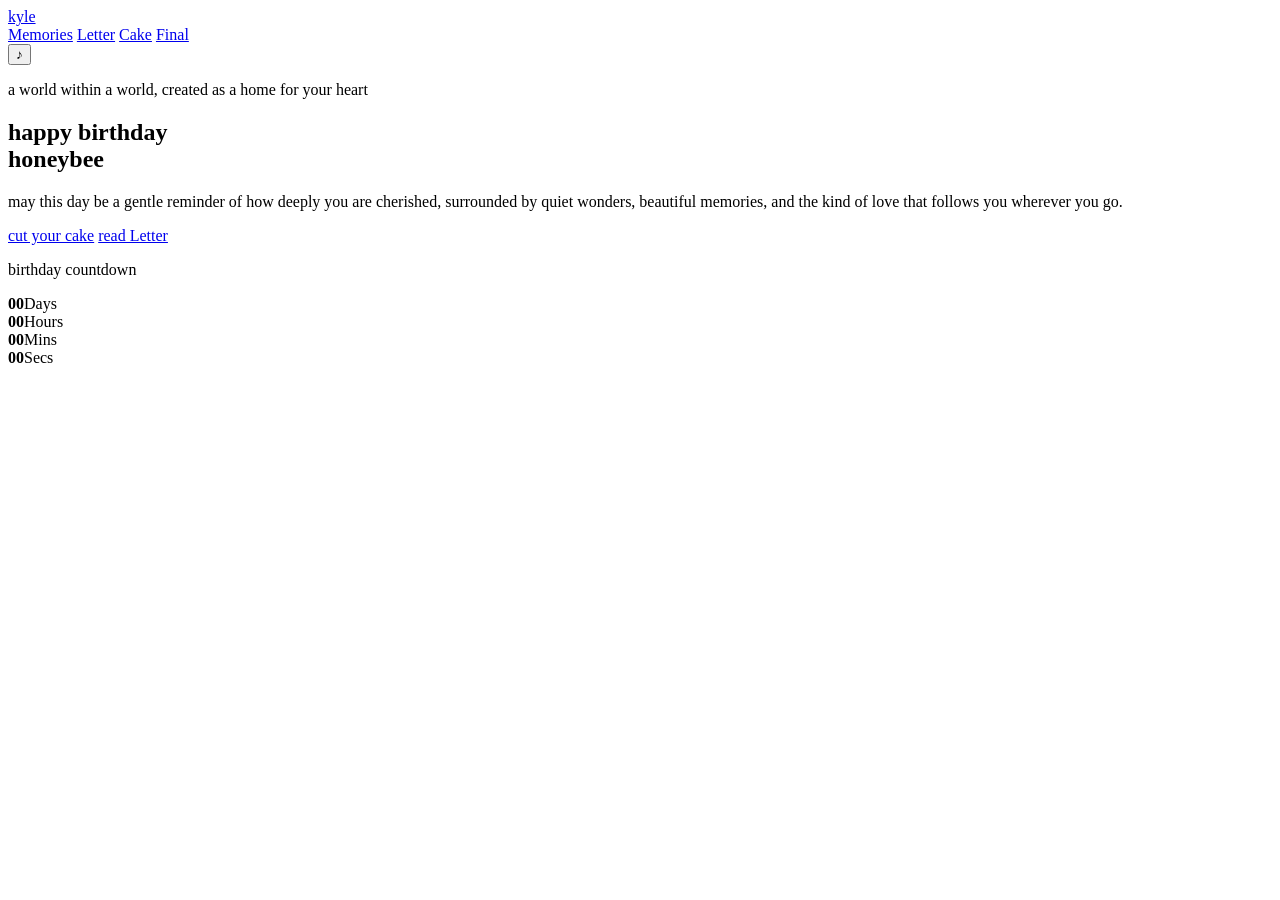
==== index.html @ ce0a8fbd "Create index.html" ====
<!DOCTYPE html>
<html lang="en">
<head>
  <meta charset="UTF-8" />
  <meta name="viewport" content="width=device-width, initial-scale=1.0" />
  <title>happy birthday, my baby boy kyle</title></title>
  <link rel="preconnect" href="https://fonts.googleapis.com" />
  <link rel="preconnect" href="https://fonts.gstatic.com" crossorigin />
  <link href="https://fonts.googleapis.com/css2?family=Cormorant+Garamond:wght@400;500;600;700&family=Dancing+Script:wght@500;600;700&family=Poppins:wght@300;400;500;600;700&display=swap" rel="stylesheet" />
  <link rel="stylesheet" href="style.css" />
</head>
<body style="--hero-image: url('assets/ak.jpeg');">
  <div class="cursor-glow"></div>
  <div class="floating-bg"></div>

  <nav class="navbar glass">
    <a href="index.html" class="logo">kyle</a>
    <div class="nav-links">
      <a href="memories.html">Memories</a>
      <a href="letter.html">Letter</a>
      <a href="cake.html">Cake</a>
      <a href="final.html">Final</a>
    </div>
  </nav>

  <button class="music-btn" id="musicBtn">♪</button>

  <main class="hero page-section">
    <div class="hero-overlay"></div>
    <section class="hero-content reveal">
      <p class="script-text">a world within a world, created as a home for your heart</p>
      <h1>happy birthday<br><span>honeybee</span></h1>
      <p class="hero-desc">may this day be a gentle reminder of how deeply you are cherished, surrounded by quiet wonders, beautiful memories, and the kind of love that follows you wherever you go.</p>
      <div class="hero-actions">
        <a class="btn primary" href="cake.html">cut your cake</a>
        <a class="btn ghost" href="letter.html">read Letter</a>
      </div>
    </section>

    <aside class="countdown-card glass reveal delay-1">
      <p class="script-text">birthday countdown</p>
      <div class="countdown" id="countdown">
        <div><strong id="days">00</strong><span>Days</span></div>
        <div><strong id="hours">00</strong><span>Hours</span></div>
        <div><strong id="mins">00</strong><span>Mins</span></div>
        <div><strong id="secs">00</strong><span>Secs</span></div>
      </div>
    </aside>
  </main>

  <script src="script.js"></script>
</body>
</html>
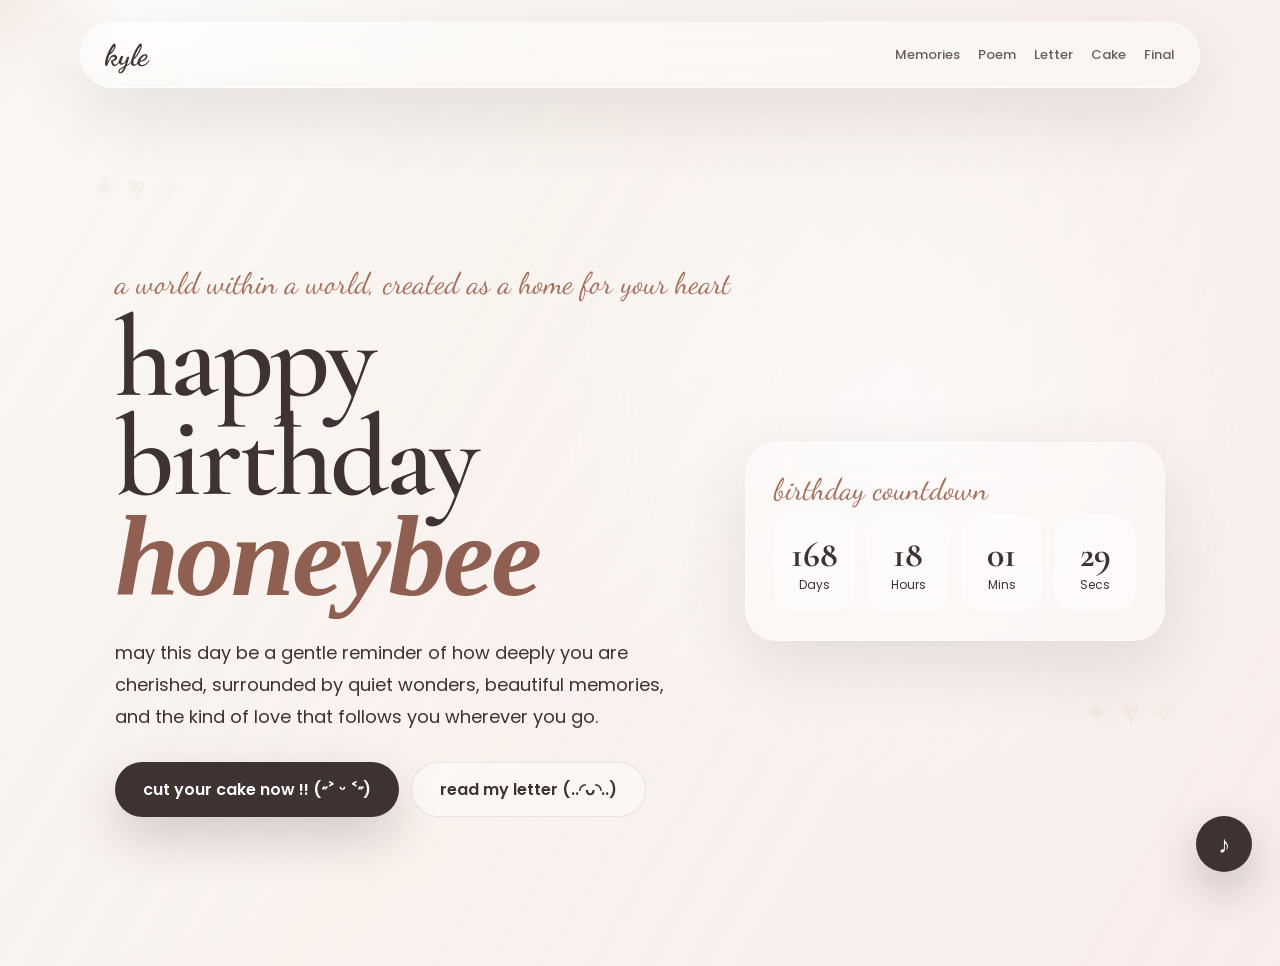
==== commit d4021464: "Update index.html" ====
--- a/index.html
+++ b/index.html
@@ -17,6 +17,7 @@
     <a href="index.html" class="logo">kyle</a>
     <div class="nav-links">
       <a href="memories.html">Memories</a>
+      <a href="poem.html">Poem</a>
       <a href="letter.html">Letter</a>
       <a href="cake.html">Cake</a>
       <a href="final.html">Final</a>
@@ -32,8 +33,8 @@
       <h1>happy birthday<br><span>honeybee</span></h1>
       <p class="hero-desc">may this day be a gentle reminder of how deeply you are cherished, surrounded by quiet wonders, beautiful memories, and the kind of love that follows you wherever you go.</p>
       <div class="hero-actions">
-        <a class="btn primary" href="cake.html">cut your cake</a>
-        <a class="btn ghost" href="letter.html">read Letter</a>
+        <a class="btn primary" href="cake.html">cut your cake now !! (˶˃ ᵕ ˂˶)</a>
+        <a class="btn ghost" href="letter.html">read my letter (..◜ᴗ◝..)</a>
       </div>
     </section>
 
--- a/style.css
+++ b/style.css
@@ -0,0 +1,1367 @@
+:root {
+  --warm-white: #f9f5f0;
+  --blush: #f8edeb;
+  --rose: #e8cfc1;
+  --champagne: #d8b4a0;
+  --cocoa: #3e3232;
+  --serif: "Cormorant Garamond", serif;
+  --script: "Dancing Script", cursive;
+  --body: "Poppins", sans-serif;
+}
+
+* {
+  box-sizing: border-box;
+  margin: 0;
+  padding: 0;
+}
+
+html {
+  scroll-behavior: smooth;
+}
+
+body {
+  min-height: 100vh;
+  overflow-x: hidden;
+  color: var(--cocoa);
+  font-family: var(--body);
+  background: radial-gradient(circle at top left, #fff 0%, var(--warm-white) 35%, var(--blush) 100%);
+}
+
+a {
+  color: inherit;
+  text-decoration: none;
+}
+
+button {
+  font: inherit;
+}
+
+.glass {
+  background: rgba(255, 255, 255, 0.35);
+  border: 1px solid rgba(255, 255, 255, 0.55);
+  backdrop-filter: blur(22px);
+  box-shadow: 0 24px 70px rgba(62, 50, 50, 0.12);
+}
+
+.navbar {
+  position: fixed;
+  top: 22px;
+  left: 50%;
+  z-index: 50;
+  width: min(1120px, 92%);
+  display: flex;
+  align-items: center;
+  justify-content: space-between;
+  padding: 14px 24px;
+  border-radius: 999px;
+  transform: translateX(-50%);
+}
+
+.logo {
+  font-family: var(--script);
+  font-size: 30px;
+  font-weight: 700;
+}
+
+.nav-links {
+  display: flex;
+  gap: 18px;
+  font-size: 13px;
+  font-weight: 500;
+}
+
+.nav-links a {
+  opacity: 0.78;
+  transition: 0.3s;
+}
+
+.nav-links a:hover {
+  color: #9f6a59;
+  opacity: 1;
+}
+
+.cursor-glow {
+  position: fixed;
+  z-index: 0;
+  width: 280px;
+  height: 280px;
+  border-radius: 50%;
+  pointer-events: none;
+  background: radial-gradient(circle, rgba(216, 180, 160, 0.28), transparent 65%);
+  transform: translate(-50%, -50%);
+}
+
+.floating-bg::before,
+.floating-bg::after {
+  content: "✦ ♥ ✧";
+  position: fixed;
+  z-index: 0;
+  color: rgba(216, 180, 160, 0.35);
+  font-size: 34px;
+  animation: float 8s infinite ease-in-out;
+}
+
+.floating-bg::before {
+  top: 18%;
+  left: 7%;
+}
+
+.floating-bg::after {
+  right: 8%;
+  bottom: 18%;
+  animation-delay: 2s;
+}
+
+.hero,
+.page-section {
+  min-height: 100vh;
+}
+
+.hero {
+  position: relative;
+  display: grid;
+  grid-template-columns: 1.2fr 0.8fr;
+  align-items: center;
+  padding: 120px 9% 70px;
+  background: linear-gradient(120deg, rgba(249, 245, 240, 0.78), rgba(248, 237, 235, 0.65)), var(--hero-image) center/cover;
+}
+
+.hero-overlay {
+  position: absolute;
+  inset: 0;
+  background: radial-gradient(circle at 70% 40%, rgba(255, 255, 255, 0.55), transparent 35%);
+}
+
+.hero-content,
+.countdown-card {
+  position: relative;
+  z-index: 2;
+}
+
+.script-text {
+  margin-bottom: 8px;
+  color: #a36f5c;
+  font-family: var(--script);
+  font-size: 30px;
+}
+
+.hero h1,
+.sub-hero h1,
+.final-page h1,
+.cake-page h1 {
+  font-family: var(--serif);
+  font-size: clamp(62px, 9vw, 128px);
+  font-weight: 600;
+  line-height: 0.86;
+  letter-spacing: -3px;
+}
+
+.hero h1 span {
+  color: #8f5f51;
+  font-style: italic;
+}
+
+.hero-desc {
+  max-width: 560px;
+  margin: 28px 0;
+  font-size: 18px;
+  line-height: 1.8;
+}
+
+.btn {
+  display: inline-flex;
+  align-items: center;
+  justify-content: center;
+  margin-right: 12px;
+  padding: 14px 28px;
+  border-radius: 999px;
+  font-weight: 600;
+  transition: 0.3s;
+}
+
+.primary {
+  color: #fff;
+  background: var(--cocoa);
+  box-shadow: 0 20px 50px rgba(62, 50, 50, 0.22);
+}
+
+.ghost {
+  background: rgba(255, 255, 255, 0.42);
+  border: 1px solid rgba(62, 50, 50, 0.1);
+}
+
+.btn:hover,
+.cut-cake-btn:hover {
+  transform: translateY(-4px);
+}
+
+.countdown-card {
+  max-width: 420px;
+  padding: 28px;
+  border-radius: 32px;
+}
+
+.countdown {
+  display: grid;
+  grid-template-columns: repeat(4, 1fr);
+  gap: 12px;
+}
+
+.countdown div {
+  padding: 18px 10px;
+  text-align: center;
+  background: rgba(255, 255, 255, 0.42);
+  border-radius: 22px;
+}
+
+.countdown strong {
+  font-family: var(--serif);
+  font-size: 36px;
+}
+
+.countdown span {
+  display: block;
+  font-size: 12px;
+}
+
+.music-btn {
+  position: fixed;
+  right: 28px;
+  bottom: 28px;
+  z-index: 60;
+  width: 56px;
+  height: 56px;
+  color: #fff;
+  font-size: 24px;
+  background: var(--cocoa);
+  border: 0;
+  border-radius: 50%;
+  box-shadow: 0 18px 42px rgba(62, 50, 50, 0.25);
+  cursor: pointer;
+}
+
+.sub-hero {
+  padding: 150px 8% 55px;
+  text-align: center;
+}
+
+.sub-hero p {
+  max-width: 680px;
+  margin: 10px auto 24px;
+}
+
+.masonry {
+  columns: 3 260px;
+  column-gap: 24px;
+  padding: 30px 8%;
+}
+
+.polaroid {
+  break-inside: avoid;
+  margin-bottom: 24px;
+  padding: 14px 14px 22px;
+  background: #fff;
+  border-radius: 24px;
+  box-shadow: 0 20px 55px rgba(62, 50, 50, 0.14);
+  transform: rotate(-1deg);
+  transition: 0.35s;
+}
+
+.polaroid:nth-child(even) {
+  transform: rotate(1.5deg);
+}
+
+.polaroid:hover {
+  transform: translateY(-8px) rotate(0);
+}
+
+.photo {
+  height: 260px;
+  border-radius: 18px;
+  background: linear-gradient(135deg, var(--rose), var(--champagne)) center/cover;
+}
+.photo video {
+  width: 100%;
+  height: 100%;
+  border-radius: 18px;
+  object-fit: cover;
+  display: block;
+}
+
+.tall .photo {
+  height: 390px;
+}
+
+.wide .photo {
+  height: 230px;
+}
+
+.polaroid p {
+  margin-top: 12px;
+  font-family: var(--script);
+  font-size: 25px;
+}
+
+.reason-grid {
+  display: grid;
+  grid-template-columns: repeat(auto-fit, minmax(210px, 1fr));
+  gap: 20px;
+  padding: 20px 8% 90px;
+}
+
+.reason-card {
+  height: 190px;
+  perspective: 900px;
+  cursor: pointer;
+}
+
+.reason-inner {
+  position: relative;
+  width: 100%;
+  height: 100%;
+  transition: 0.7s;
+  transform-style: preserve-3d;
+}
+
+.reason-card:hover .reason-inner,
+.reason-card:focus-within .reason-inner {
+  transform: rotateY(180deg);
+}
+
+.reason-front,
+.reason-back {
+  position: absolute;
+  inset: 0;
+  display: grid;
+  place-items: center;
+  padding: 24px;
+  text-align: center;
+  border-radius: 28px;
+  backface-visibility: hidden;
+  box-shadow: 0 18px 45px rgba(62, 50, 50, 0.11);
+}
+
+.reason-front {
+  background: rgba(255, 255, 255, 0.5);
+}
+
+.reason-front h3 {
+  font-family: var(--serif);
+  font-size: 42px;
+}
+
+.reason-back {
+  color: #fff;
+  background-position: center;
+  background-size: cover;
+  transform: rotateY(180deg);
+  place-items: end center;
+  padding: 24px 20px 22px;
+}
+
+.reason-back p {
+  width: 100%;
+  margin: 0;
+  font-family: var(--script);
+  font-size: 25px;
+  line-height: 1.25;
+  text-shadow: 0 8px 24px rgba(0, 0, 0, 0.55);
+}
+
+.random-reason {
+  max-width: 560px;
+  margin: 22px auto 0;
+  padding: 20px;
+  border-radius: 28px;
+}
+
+.letter-page {
+  min-height: 100vh;
+  display: grid;
+  grid-template-columns: 0.8fr 1.2fr;
+  gap: 50px;
+  align-items: center;
+  padding: 150px 9% 70px;
+}
+
+.envelope {
+  position: relative;
+  height: 260px;
+  cursor: pointer;
+}
+
+.env-body {
+  position: absolute;
+  bottom: 0;
+  display: grid;
+  place-items: center;
+  width: 100%;
+  height: 180px;
+  border-radius: 18px;
+  background: linear-gradient(135deg, var(--rose), #fff);
+  box-shadow: 0 30px 70px rgba(62, 50, 50, 0.14);
+}
+
+.flap {
+  position: absolute;
+  top: 0;
+  left: 8%;
+  width: 84%;
+  height: 160px;
+  background: var(--champagne);
+  clip-path: polygon(50% 100%, 0 0, 100% 0);
+  transform-origin: top;
+  transition: 0.7s;
+}
+
+.envelope.open .flap {
+  transform: rotateX(180deg);
+}
+
+.letter-paper {
+  min-height: 500px;
+  padding: 46px;
+  background: #fffaf5;
+  border-radius: 34px;
+  box-shadow: 0 30px 80px rgba(62, 50, 50, 0.16);
+}
+
+.letter-paper h1 {
+  font-family: var(--serif);
+  font-size: 58px;
+}
+
+.letter-paper p:last-child {
+  font-size: 17px;
+  line-height: 2;
+}
+
+.night {
+  color: #fff;
+  background: radial-gradient(circle at top, #453636 0%, #191317 70%);
+}
+
+.cake-page,
+.final-page {
+  min-height: 100vh;
+  display: grid;
+  place-items: center;
+  padding: 150px 8% 70px;
+  text-align: center;
+}
+
+.final-page {
+  background: linear-gradient(rgba(25, 19, 23, 0.45), rgba(25, 19, 23, 0.86)), var(--final-image) center/cover;
+}
+
+.cake-page h1,
+.final-page h1 {
+  max-width: 900px;
+}
+
+
+.cake-section {
+  position: relative;
+  display: flex;
+  flex-direction: column;
+  align-items: center;
+  justify-content: center;
+  min-height: 62vh;
+  overflow: visible;
+}
+
+.cake-glow {
+  position: absolute;
+  width: 460px;
+  height: 460px;
+  border-radius: 50%;
+  background: radial-gradient(circle, rgba(255, 214, 186, 0.34), transparent 68%);
+  filter: blur(2px);
+}
+
+.cake-stage-text {
+  position: relative;
+  z-index: 8;
+  margin: 18px auto 28px;
+  max-width: 620px;
+  padding: 14px 22px;
+  border: 1px solid rgba(255, 255, 255, 0.32);
+  border-radius: 999px;
+  background: rgba(255, 255, 255, 0.13);
+  color: rgba(255, 255, 255, 0.88);
+  backdrop-filter: blur(14px);
+  font-size: 14px;
+}
+
+.cake {
+  position: relative;
+  width: 390px;
+  height: 330px;
+  margin-bottom: 38px;
+  overflow: visible;
+}
+
+.plate {
+  position: absolute;
+  left: 50%;
+  bottom: -18px;
+  width: 390px;
+  height: 34px;
+  border-radius: 50%;
+  background: rgba(255, 255, 255, 0.34);
+  transform: translateX(-50%);
+  box-shadow: 0 26px 45px rgba(0, 0, 0, 0.24);
+}
+
+.candles {
+  position: absolute;
+  top: 2px;
+  left: 50%;
+  z-index: 7;
+  display: flex;
+  gap: 28px;
+  transform: translateX(-50%);
+  transition: 0.85s ease;
+}
+
+.candle {
+  position: relative;
+  display: block;
+  width: 13px;
+  height: 58px;
+  margin-top: 24px;
+  border-radius: 8px;
+  background: repeating-linear-gradient(45deg, #fff 0 7px, #f7a7b5 7px 14px);
+  box-shadow: inset 0 -8px 12px rgba(0, 0, 0, 0.08);
+}
+
+.flame {
+  position: absolute;
+  top: -28px;
+  left: 50%;
+  width: 16px;
+  height: 30px;
+  border-radius: 50% 50% 45% 45%;
+  background: radial-gradient(circle at 50% 65%, #fff7a8 0 24%, #ffd166 25% 56%, #ff7b00 57% 100%);
+  transform: translateX(-50%);
+  box-shadow: 0 0 18px #ffb347, 0 0 36px rgba(255, 179, 71, 0.72);
+  animation: flicker 0.8s infinite alternate;
+  transform-origin: bottom center;
+  transition: 0.45s ease;
+}
+
+.smoke {
+  position: absolute;
+  top: -30px;
+  left: 50%;
+  width: 10px;
+  height: 10px;
+  border-radius: 50%;
+  background: rgba(255, 255, 255, 0.72);
+  opacity: 0;
+  filter: blur(3px);
+  transform: translateX(-50%) scale(0.3);
+}
+
+.cake.blow .flame {
+  opacity: 0;
+  transform: translateX(-50%) translateY(12px) scale(0.1) rotate(18deg);
+  box-shadow: none;
+}
+
+.cake.blow .smoke {
+  animation: smokeUp 1.45s ease-out forwards;
+}
+
+.cake.blow .candle:nth-child(2) .smoke {
+  animation-delay: 0.15s;
+}
+
+.cake.blow .candle:nth-child(3) .smoke {
+  animation-delay: 0.3s;
+}
+
+.cake-top,
+.cake-middle,
+.cake-bottom,
+.cake-slice {
+  position: absolute;
+  left: 50%;
+  border-radius: 22px;
+  transform: translateX(-50%);
+  transition: 0.9s cubic-bezier(0.22, 0.82, 0.22, 1);
+}
+
+.cake-top,
+.cake-middle,
+.cake-bottom {
+  z-index: 3;
+  box-shadow: 0 24px 42px rgba(0, 0, 0, 0.22);
+  overflow: hidden;
+}
+
+.cake-top::after,
+.cake-middle::after,
+.cake-bottom::after {
+  content: "";
+  position: absolute;
+  inset: 11px 18px auto;
+  height: 12px;
+  border-radius: 999px;
+  background: rgba(255, 255, 255, 0.38);
+}
+
+.cake-bottom {
+  bottom: 24px;
+  width: 330px;
+  height: 92px;
+  background: linear-gradient(135deg, #e8cfc1, #c8937a);
+}
+
+.cake-middle {
+  bottom: 104px;
+  width: 270px;
+  height: 84px;
+  background: linear-gradient(135deg, #f8edeb, #e7b7aa);
+}
+
+.cake-top {
+  bottom: 176px;
+  width: 210px;
+  height: 74px;
+  background: linear-gradient(135deg, #fff5f2, #f1c8bb);
+}
+
+.cut-line {
+  position: absolute;
+  left: 57%;
+  bottom: 24px;
+  z-index: 6;
+  width: 3px;
+  height: 228px;
+  border-radius: 999px;
+  background: rgba(255, 255, 255, 0.85);
+  opacity: 0;
+  transform: rotate(10deg) scaleY(0);
+  transform-origin: top;
+  box-shadow: 0 0 18px rgba(255, 255, 255, 0.65);
+}
+
+.cake.knife-in .cut-line {
+  opacity: 1;
+  animation: cutTrace 0.75s ease-in-out forwards;
+}
+
+.cake-slice {
+  z-index: 5;
+  right: 20px;
+  left: auto;
+  bottom: 24px;
+  width: 126px;
+  height: 225px;
+  border-radius: 18px 22px 20px 18px;
+  background: linear-gradient(135deg, #fff5f2 0 30%, #f8edeb 30% 63%, #e8cfc1 63% 100%);
+  clip-path: polygon(13% 0, 100% 13%, 78% 100%, 0 100%);
+  opacity: 0;
+  transform: translateX(-12px) rotate(0deg) scale(0.97);
+  box-shadow: 0 28px 48px rgba(0, 0, 0, 0.25);
+}
+
+.cake-slice::before {
+  content: "";
+  position: absolute;
+  inset: 0;
+  background: radial-gradient(circle at 62% 38%, rgba(195, 92, 92, 0.65) 0 4px, transparent 5px),
+    radial-gradient(circle at 48% 72%, rgba(195, 92, 92, 0.55) 0 4px, transparent 5px);
+}
+
+.knife {
+  position: absolute;
+  top: 0;
+  right: -170px;
+  z-index: 9;
+  width: 218px;
+  height: 44px;
+  opacity: 0;
+  transform: translate(80px, -20px) rotate(-34deg);
+  transform-origin: right center;
+  transition: 1s cubic-bezier(0.22, 0.82, 0.22, 1);
+}
+
+.knife-blade {
+  position: absolute;
+  left: 0;
+  top: 12px;
+  width: 158px;
+  height: 18px;
+  border-radius: 999px 4px 4px 999px;
+  background: linear-gradient(90deg, #ffffff, #d7d7d7 55%, #9e9e9e);
+  box-shadow: 0 14px 28px rgba(0, 0, 0, 0.25);
+}
+
+.knife-blade::before {
+  content: "";
+  position: absolute;
+  left: 4px;
+  top: 3px;
+  width: 120px;
+  height: 4px;
+  border-radius: 999px;
+  background: rgba(255, 255, 255, 0.8);
+}
+
+.knife-handle {
+  position: absolute;
+  right: 0;
+  top: 5px;
+  width: 68px;
+  height: 32px;
+  border-radius: 999px;
+  background: linear-gradient(135deg, #714948, #3e292d);
+  box-shadow: inset 8px 0 10px rgba(255, 255, 255, 0.08), 0 12px 24px rgba(0, 0, 0, 0.28);
+}
+
+.cake.knife-in .knife {
+  opacity: 1;
+  transform: translate(-205px, 128px) rotate(-21deg);
+}
+
+.cake.sliced .knife {
+  opacity: 0;
+  transform: translate(-245px, 170px) rotate(-12deg);
+}
+
+.cake.sliced .cake-top,
+.cake.sliced .cake-middle,
+.cake.sliced .cake-bottom {
+  clip-path: polygon(0 0, 62% 0, 52% 100%, 0 100%);
+}
+
+.cake.sliced .cake-slice {
+  opacity: 1;
+  transform: translate(78px, 34px) rotate(12deg) scale(1);
+}
+
+.cake.sliced .candles {
+  transform: translateX(-83%) translateY(-4px) rotate(-5deg);
+}
+
+.cut-cake-btn {
+  position: relative;
+  z-index: 8;
+  padding: 18px 40px;
+  color: #3e3232;
+  font-size: 18px;
+  font-weight: 600;
+  cursor: pointer;
+  background: rgba(255, 255, 255, 0.82);
+  border: 0;
+  border-radius: 50px;
+  box-shadow: 0 10px 30px rgba(0, 0, 0, 0.16);
+  transition: 0.4s;
+}
+
+.cut-cake-btn:hover {
+  transform: translateY(-4px) scale(1.03);
+}
+
+.cut-cake-btn:disabled {
+  cursor: default;
+  opacity: 0.92;
+  transform: none;
+}
+
+@keyframes smokeUp {
+  0% { opacity: 0; transform: translateX(-50%) translateY(0) scale(0.35); }
+  20% { opacity: 0.8; }
+  100% { opacity: 0; transform: translateX(-50%) translateY(-58px) scale(2.3); }
+}
+
+@keyframes cutTrace {
+  0% { transform: rotate(10deg) scaleY(0); }
+  100% { transform: rotate(10deg) scaleY(1); }
+}
+
+#confetti {
+  position: fixed;
+  inset: 0;
+  pointer-events: none;
+}
+
+.footer {
+  padding: 35px;
+  color: rgba(62, 50, 50, 0.68);
+  text-align: center;
+}
+
+.night .footer {
+  color: rgba(255, 255, 255, 0.65);
+}
+
+.reveal {
+  opacity: 0;
+  transform: translateY(24px);
+  animation: reveal 0.8s forwards;
+}
+
+.delay-1 {
+  animation-delay: 0.18s;
+}
+
+.delay-2 {
+  animation-delay: 0.34s;
+}
+
+@keyframes reveal {
+  to {
+    opacity: 1;
+    transform: none;
+  }
+}
+
+@keyframes float {
+  50% {
+    transform: translateY(-26px) rotate(8deg);
+  }
+}
+
+@keyframes flicker {
+  to {
+    transform: scale(1.15) translateY(-2px);
+    opacity: 0.84;
+  }
+}
+
+@media (max-width: 900px) {
+  .hero,
+  .letter-page {
+    grid-template-columns: 1fr;
+  }
+
+  .nav-links {
+    display: none;
+  }
+
+  .hero {
+    padding-top: 145px;
+  }
+
+  .hero h1,
+  .sub-hero h1,
+  .final-page h1,
+  .cake-page h1 {
+    font-size: 64px;
+  }
+
+  .countdown {
+    grid-template-columns: repeat(2, 1fr);
+  }
+
+  .cake {
+    transform: scale(0.86);
+  }
+}
+
+
+/* =========================================================
+   RESPONSIVE FIXES
+   Added to make the birthday website work nicely on laptops,
+   tablets, mobile phones, and very small screens.
+   ========================================================= */
+
+html {
+  -webkit-text-size-adjust: 100%;
+}
+
+body {
+  width: 100%;
+}
+
+img,
+video,
+canvas {
+  max-width: 100%;
+}
+
+main,
+header,
+section,
+footer,
+.navbar {
+  position: relative;
+}
+
+.hero-content,
+.countdown-card,
+.sub-hero,
+.masonry,
+.reason-grid,
+.letter-page,
+.cake-page,
+.final-page,
+.footer {
+  z-index: 1;
+}
+
+.navbar {
+  gap: 14px;
+}
+
+.nav-links {
+  min-width: 0;
+}
+
+.nav-links a {
+  white-space: nowrap;
+}
+
+.hero-actions {
+  display: flex;
+  flex-wrap: wrap;
+  gap: 12px;
+}
+
+.hero-actions .btn,
+.final-page .btn,
+.sub-hero .btn {
+  margin-right: 0;
+}
+
+.countdown-card {
+  width: 100%;
+  justify-self: center;
+}
+
+.masonry {
+  width: 100%;
+}
+
+.photo {
+  overflow: hidden;
+  background-position: center;
+  background-size: cover;
+}
+
+.reason-card:focus .reason-inner {
+  transform: rotateY(180deg);
+}
+
+.letter-paper,
+.random-reason,
+.countdown-card,
+.polaroid,
+.reason-front,
+.reason-back {
+  overflow-wrap: anywhere;
+}
+
+/* Laptop / small desktop */
+@media (max-width: 1100px) {
+  .hero {
+    grid-template-columns: 1fr 0.9fr;
+    gap: 36px;
+    padding-inline: 6%;
+  }
+
+  .letter-page {
+    gap: 34px;
+    padding-inline: 6%;
+  }
+
+  .cake-page,
+  .final-page {
+    padding-inline: 6%;
+  }
+}
+
+/* Tablet */
+@media (max-width: 900px) {
+  .navbar {
+    top: 14px;
+    width: min(720px, 94%);
+    align-items: center;
+  }
+
+  .nav-links {
+    display: flex;
+    gap: 12px;
+    max-width: 70%;
+    overflow-x: auto;
+    padding: 6px 2px 7px;
+    scrollbar-width: none;
+  }
+
+  .nav-links::-webkit-scrollbar {
+    display: none;
+  }
+
+  .nav-links a {
+    padding: 8px 12px;
+    border-radius: 999px;
+    background: rgba(255, 255, 255, 0.38);
+  }
+
+  .hero,
+  .letter-page {
+    grid-template-columns: 1fr;
+  }
+
+  .hero {
+    gap: 36px;
+    min-height: auto;
+    padding: 145px 6% 70px;
+    background-position: center top;
+  }
+
+  .hero h1,
+  .sub-hero h1,
+  .final-page h1,
+  .cake-page h1 {
+    font-size: clamp(52px, 12vw, 82px);
+    letter-spacing: -2px;
+  }
+
+  .countdown {
+    grid-template-columns: repeat(4, 1fr);
+  }
+
+  .sub-hero {
+    padding: 135px 6% 45px;
+  }
+
+  .masonry {
+    columns: 2 240px;
+    padding-inline: 6%;
+  }
+
+  .reason-grid {
+    grid-template-columns: repeat(auto-fit, minmax(180px, 1fr));
+    padding-inline: 6%;
+  }
+
+  .letter-page {
+    min-height: auto;
+    padding: 135px 6% 60px;
+  }
+
+  .envelope {
+    max-width: 460px;
+    width: 100%;
+    margin: 0 auto;
+  }
+
+  .letter-paper {
+    min-height: 360px;
+  }
+
+  .cake-page,
+  .final-page {
+    min-height: auto;
+    padding: 135px 6% 60px;
+  }
+
+  .cake-section {
+    min-height: 560px;
+  }
+
+  .cake {
+    transform: scale(0.86);
+    transform-origin: center top;
+  }
+}
+
+/* Mobile */
+@media (max-width: 640px) {
+  .glass {
+    backdrop-filter: blur(16px);
+  }
+
+  .navbar {
+    top: 10px;
+    width: 94%;
+    flex-direction: column;
+    justify-content: center;
+    padding: 12px 14px;
+    border-radius: 26px;
+  }
+
+  .logo {
+    font-size: 28px;
+    line-height: 1;
+  }
+
+  .nav-links {
+    width: 100%;
+    max-width: 100%;
+    justify-content: flex-start;
+    font-size: 12px;
+  }
+
+  .cursor-glow {
+    display: none;
+  }
+
+  .floating-bg::before,
+  .floating-bg::after {
+    font-size: 24px;
+    opacity: 0.65;
+  }
+
+  .hero {
+    min-height: 100svh;
+    padding: 150px 5% 46px;
+    text-align: center;
+  }
+
+  .script-text {
+    font-size: 25px;
+  }
+
+  .hero h1,
+  .sub-hero h1,
+  .final-page h1,
+  .cake-page h1 {
+    font-size: clamp(44px, 15vw, 62px);
+    line-height: 0.92;
+    letter-spacing: -1.4px;
+  }
+
+  .hero-desc {
+    margin: 22px auto;
+    font-size: 15px;
+    line-height: 1.75;
+  }
+
+  .hero-actions {
+    justify-content: center;
+  }
+
+  .btn {
+    width: min(100%, 280px);
+    padding: 13px 20px;
+  }
+
+  .countdown-card {
+    padding: 20px;
+    border-radius: 26px;
+  }
+
+  .countdown {
+    grid-template-columns: repeat(2, 1fr);
+    gap: 10px;
+  }
+
+  .countdown div {
+    padding: 14px 8px;
+    border-radius: 18px;
+  }
+
+  .countdown strong {
+    font-size: 31px;
+  }
+
+  .music-btn {
+    right: 18px;
+    bottom: 18px;
+    width: 50px;
+    height: 50px;
+    font-size: 22px;
+  }
+
+  .sub-hero {
+    padding: 145px 5% 35px;
+  }
+
+  .sub-hero p {
+    font-size: 14px;
+    line-height: 1.7;
+  }
+
+  .masonry {
+    columns: 1;
+    padding: 20px 5% 60px;
+  }
+
+  .polaroid {
+    margin-bottom: 18px;
+    border-radius: 22px;
+    transform: none;
+  }
+
+  .polaroid:nth-child(even),
+  .polaroid:hover {
+    transform: none;
+  }
+
+  .photo,
+  .wide .photo {
+    height: 245px;
+  }
+
+  .tall .photo {
+    height: 340px;
+  }
+
+  .reason-grid {
+    grid-template-columns: 1fr;
+    gap: 16px;
+    padding: 16px 5% 65px;
+  }
+
+  .reason-card {
+    height: 172px;
+  }
+
+  .reason-front,
+  .reason-back {
+    border-radius: 24px;
+  }
+
+  .reason-back p,
+  .polaroid p {
+    font-size: 23px;
+  }
+
+  .random-reason {
+    margin-top: 16px;
+    padding: 16px;
+    font-size: 14px;
+  }
+
+  .letter-page {
+    padding: 145px 5% 45px;
+    gap: 26px;
+  }
+
+  .envelope {
+    height: 220px;
+  }
+
+  .env-body {
+    height: 150px;
+  }
+
+  .flap {
+    height: 135px;
+  }
+
+  .letter-paper {
+    min-height: 330px;
+    padding: 28px 22px;
+    border-radius: 28px;
+  }
+
+  .letter-paper p:last-child {
+    font-size: 15px;
+    line-height: 1.9;
+  }
+
+  .cake-page,
+  .final-page {
+    padding: 145px 5% 48px;
+  }
+
+  .final-page p,
+  .cake-page p {
+    font-size: 14px;
+    line-height: 1.7;
+  }
+
+  .cake-section {
+    min-height: 500px;
+    width: 100%;
+  }
+
+  .cake-glow {
+    width: 320px;
+    height: 320px;
+  }
+
+  .cake-stage-text {
+    width: min(100%, 330px);
+    margin-bottom: 12px;
+    padding: 12px 16px;
+    white-space: normal;
+  }
+
+  .cake {
+    margin-bottom: -10px;
+    transform: scale(0.72);
+    transform-origin: center top;
+  }
+
+  .cut-cake-btn {
+    width: min(100%, 310px);
+    padding: 15px 22px;
+    font-size: 16px;
+  }
+
+  .footer {
+    padding: 25px 18px;
+    font-size: 13px;
+  }
+}
+
+/* Very small phones */
+@media (max-width: 380px) {
+  .navbar {
+    width: 96%;
+    padding-inline: 10px;
+  }
+
+  .nav-links a {
+    padding: 7px 10px;
+  }
+
+  .hero,
+  .sub-hero,
+  .letter-page,
+  .cake-page,
+  .final-page {
+    padding-inline: 4%;
+  }
+
+  .hero h1,
+  .sub-hero h1,
+  .final-page h1,
+  .cake-page h1 {
+    font-size: clamp(39px, 14vw, 50px);
+  }
+
+  .script-text {
+    font-size: 23px;
+  }
+
+  .photo,
+  .wide .photo {
+    height: 220px;
+  }
+
+  .tall .photo {
+    height: 300px;
+  }
+
+  .countdown strong {
+    font-size: 28px;
+  }
+
+  .cake-section {
+    min-height: 470px;
+  }
+
+  .cake {
+    transform: scale(0.64);
+    margin-bottom: -48px;
+  }
+}
+
+@media (prefers-reduced-motion: reduce) {
+  *,
+  *::before,
+  *::after {
+    scroll-behavior: auto !important;
+    animation-duration: 0.001ms !important;
+    animation-iteration-count: 1 !important;
+    transition-duration: 0.001ms !important;
+  }
+}
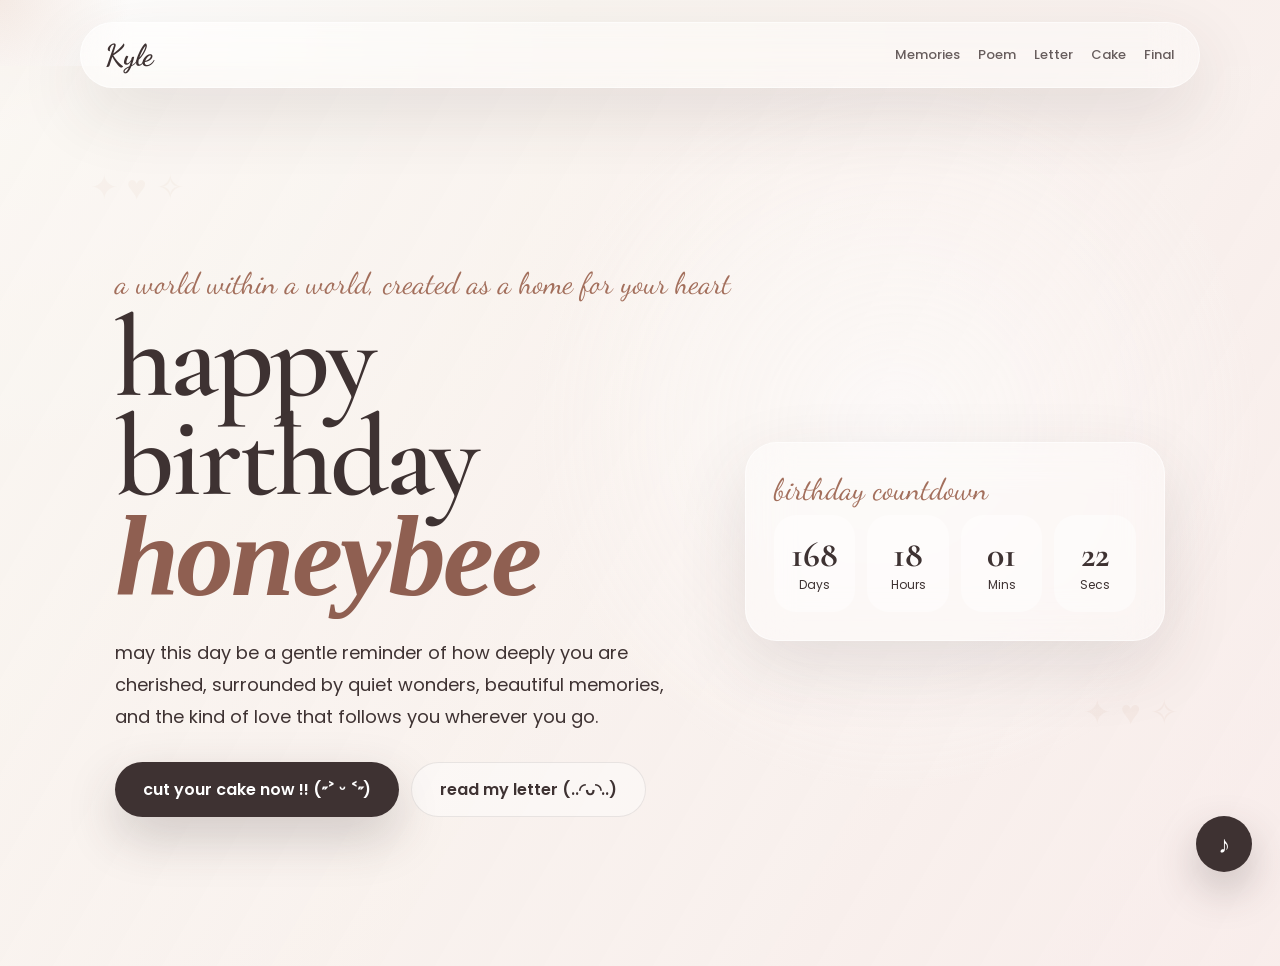
==== commit 452a9148: "Update index.html" ====
--- a/index.html
+++ b/index.html
@@ -14,7 +14,7 @@
   <div class="floating-bg"></div>
 
   <nav class="navbar glass">
-    <a href="index.html" class="logo">kyle</a>
+    <a href="index.html" class="logo">Kyle</a>
     <div class="nav-links">
       <a href="memories.html">Memories</a>
       <a href="poem.html">Poem</a>
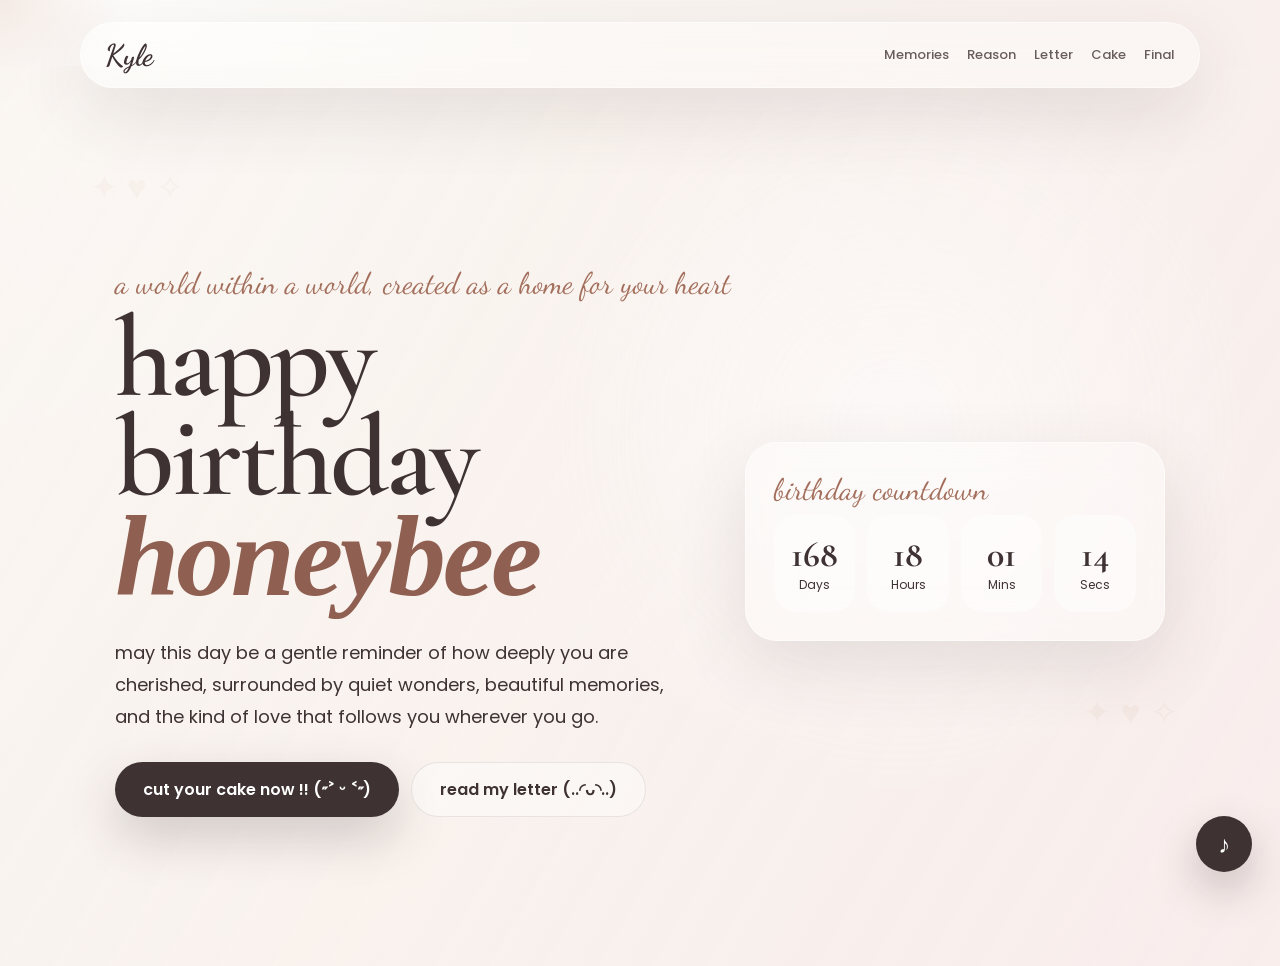
==== commit 140072d9: "Update index.html" ====
--- a/index.html
+++ b/index.html
@@ -17,7 +17,7 @@
     <a href="index.html" class="logo">Kyle</a>
     <div class="nav-links">
       <a href="memories.html">Memories</a>
-      <a href="poem.html">Poem</a>
+      <a href="reason.html">Reason</a>
       <a href="letter.html">Letter</a>
       <a href="cake.html">Cake</a>
       <a href="final.html">Final</a>
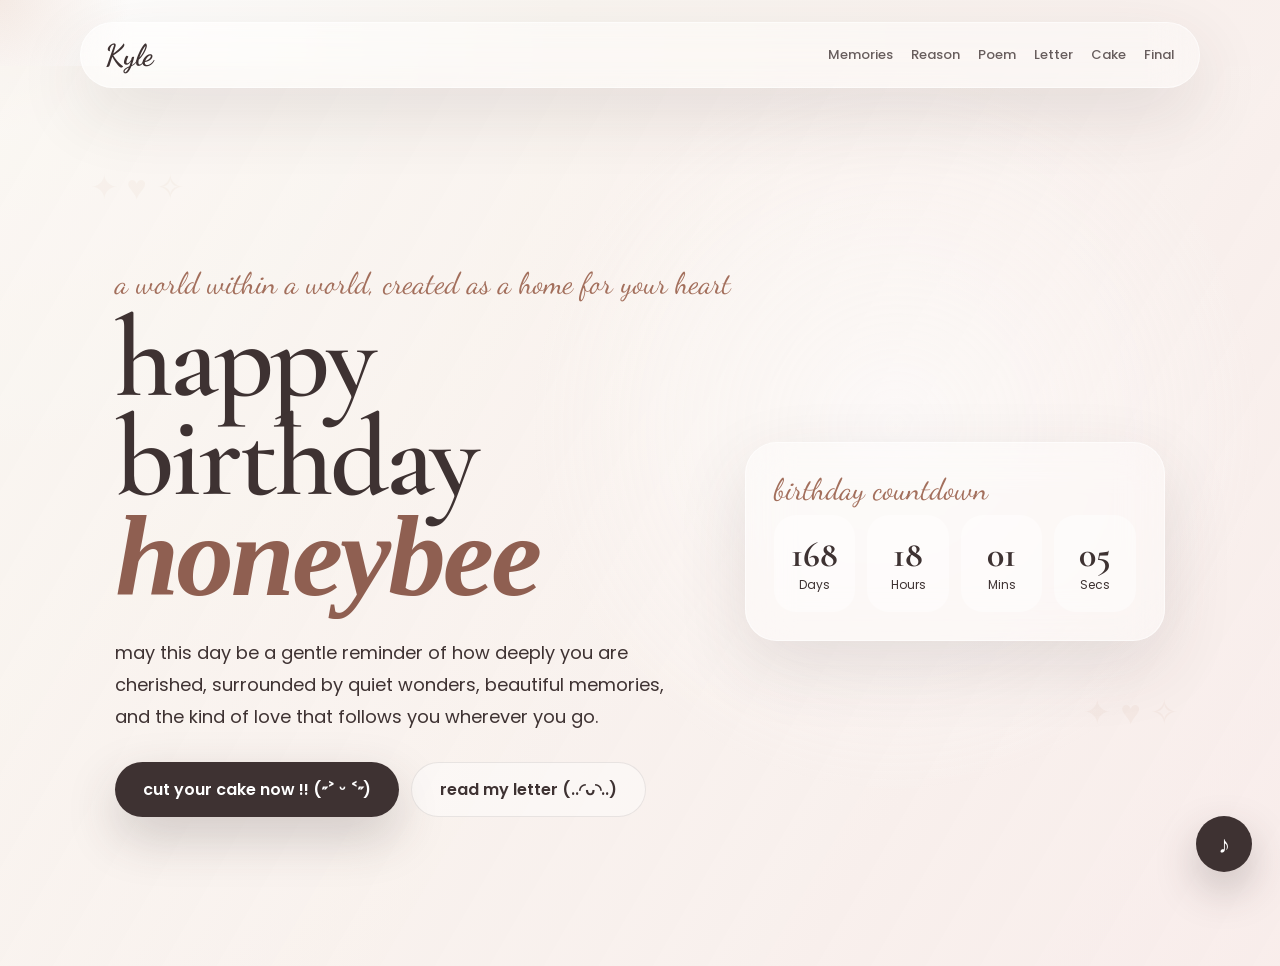
==== commit a6ca7eae: "Update index.html" ====
--- a/index.html
+++ b/index.html
@@ -18,6 +18,7 @@
     <div class="nav-links">
       <a href="memories.html">Memories</a>
       <a href="reason.html">Reason</a>
+      <a href="poem.html">Poem</a>
       <a href="letter.html">Letter</a>
       <a href="cake.html">Cake</a>
       <a href="final.html">Final</a>
